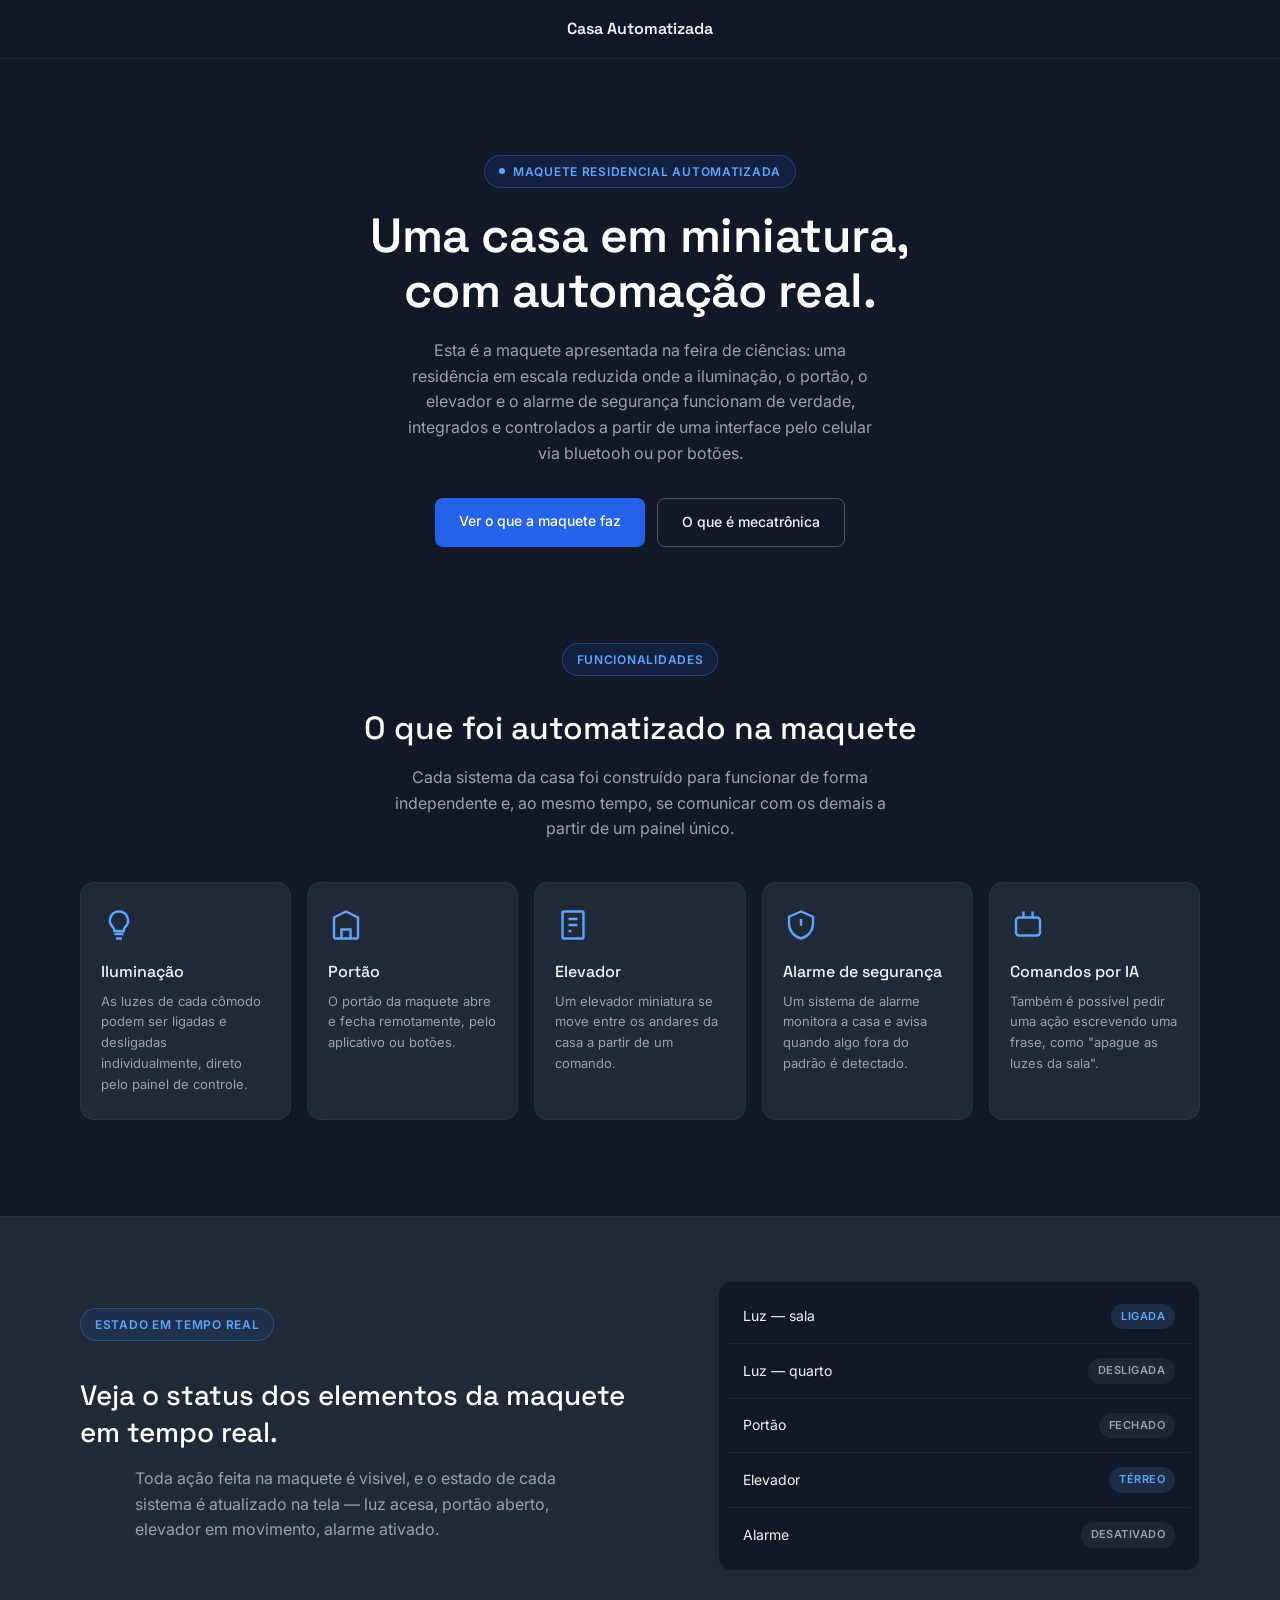
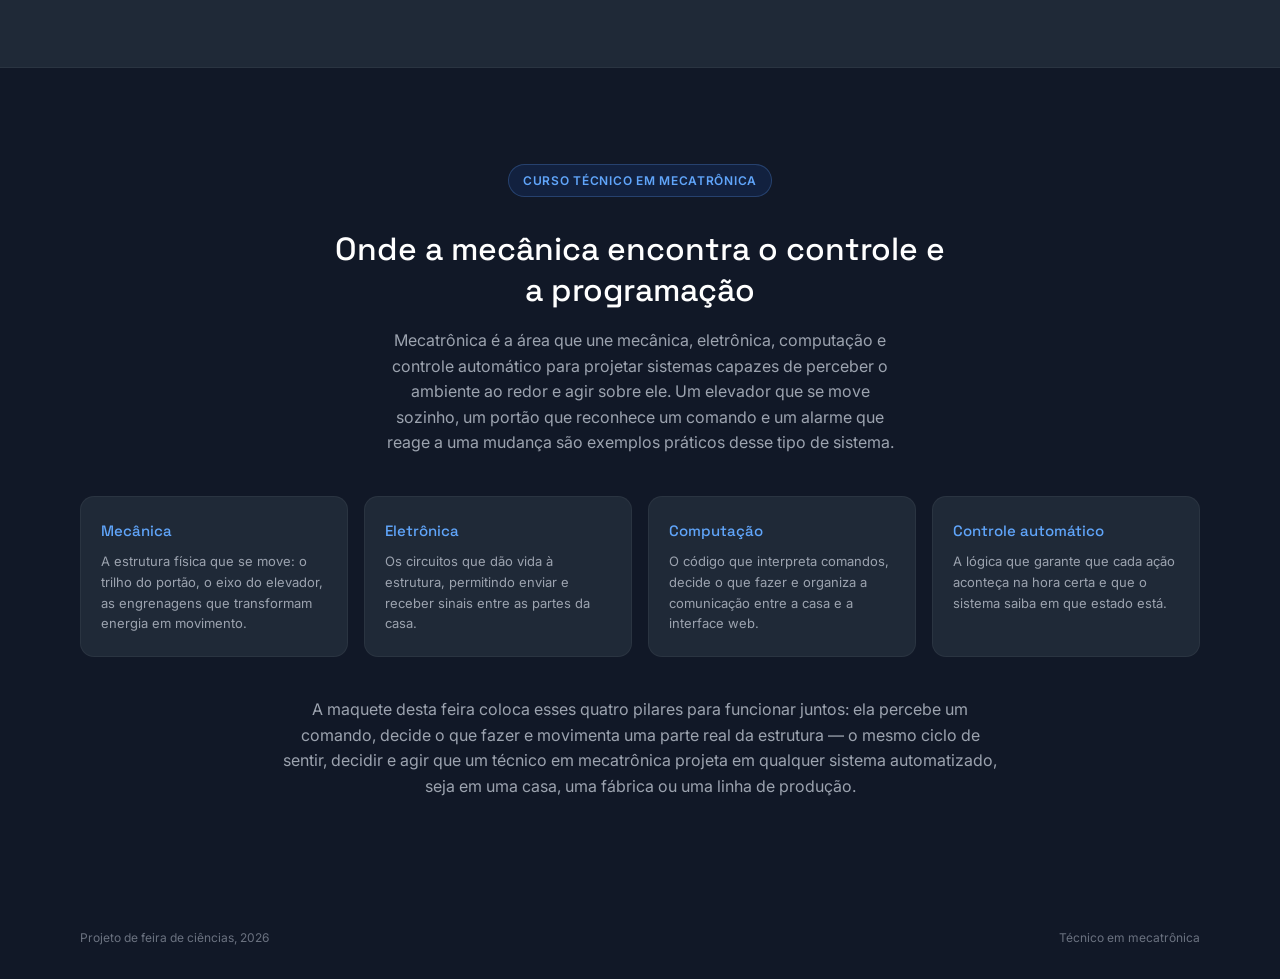
==== index.html @ 15332fab "finalizando" ====
<!DOCTYPE html>
<html lang="pt-BR">
<head>
<meta charset="UTF-8">
<meta name="viewport" content="width=device-width, initial-scale=1.0">
<title>Casa Automatizada — Projeto de Mecatrônica</title>
<link rel="preconnect" href="https://fonts.googleapis.com">
<link rel="preconnect" href="https://fonts.gstatic.com" crossorigin>
<link href="https://fonts.googleapis.com/css2?family=Space+Grotesk:wght@500;600&family=Inter:wght@400;500;600&display=swap" rel="stylesheet">
<link rel="stylesheet" href="style.css">
</head>
<body>

<header class="header">
  <div class="header-inner">
    <a href="index.html" class="logo">
      Casa Automatizada
    </a>

  </div>
</header>

<main>

  <section class="hero">
    <div class="hero-inner">
      <p class="eyebrow"><span class="pulse"></span>Maquete residencial automatizada</p>
      <h1>Uma casa em miniatura,<br>com automação real.</h1>
      <p class="hero-text">
        Esta é a maquete apresentada na feira de ciências: uma residência em escala reduzida
        onde a iluminação, o portão, o elevador e o alarme de segurança funcionam de verdade,
        integrados e controlados a partir de uma interface pelo celular via bluetooh ou por botões.
      </p>
      <div class="hero-actions">
        <a href="#funcionalidades" class="btn btn-primary">Ver o que a maquete faz</a>
        <a href="#mecatronica" class="btn btn-secondary">O que é mecatrônica</a>
      </div>
    </div>
  </section>

  <section class="features" id="funcionalidades">
    <div class="features-inner">
      <div class="section-head">
        <p class="eyebrow">Funcionalidades</p>
        <h2>O que foi automatizado na maquete</h2>
        <p class="hero-text">
          Cada sistema da casa foi construído para funcionar de forma independente e, ao
          mesmo tempo, se comunicar com os demais a partir de um painel único.
        </p>
      </div>

      <div class="cards-grid">
        <article class="card">
          <div class="card-icon" aria-hidden="true">
            <svg viewBox="0 0 24 24" fill="none" stroke="currentColor" stroke-width="1.6"><path d="M9 18h6M10 21h4M12 3a6 6 0 0 0-4 10.5c.5.5.8 1.1.8 1.8V16h6.4v-.7c0-.7.3-1.3.8-1.8A6 6 0 0 0 12 3Z"/></svg>
          </div>
          <h3>Iluminação</h3>
          <p>As luzes de cada cômodo podem ser ligadas e desligadas individualmente, direto pelo painel de controle.</p>
        </article>

        <article class="card">
          <div class="card-icon" aria-hidden="true">
            <svg viewBox="0 0 24 24" fill="none" stroke="currentColor" stroke-width="1.6"><path d="M4 21V7l8-4 8 4v14M4 21h16M9 21v-6h6v6"/></svg>
          </div>
          <h3>Portão</h3>
          <p>O portão da maquete abre e fecha remotamente, pelo aplicativo ou botões.</p>
        </article>

        <article class="card">
          <div class="card-icon" aria-hidden="true">
            <svg viewBox="0 0 24 24" fill="none" stroke="currentColor" stroke-width="1.6"><rect x="5" y="3" width="14" height="18" rx="1"/><path d="M9 8h6M9 12h6M9 16h2"/></svg>
          </div>
          <h3>Elevador</h3>
          <p>Um elevador miniatura se move entre os andares da casa a partir de um comando.</p>
        </article>

        <article class="card">
          <div class="card-icon" aria-hidden="true">
            <svg viewBox="0 0 24 24" fill="none" stroke="currentColor" stroke-width="1.6"><path d="M12 3 4 6.5V11c0 4.8 3.2 8.7 8 10 4.8-1.3 8-5.2 8-10V6.5L12 3Z"/><path d="M12 8v4.5M12 15.5h.01"/></svg>
          </div>
          <h3>Alarme de segurança</h3>
          <p>Um sistema de alarme monitora a casa e avisa quando algo fora do padrão é detectado.</p>
        </article>

        <article class="card">
          <div class="card-icon" aria-hidden="true">
            <svg viewBox="0 0 24 24" fill="none" stroke="currentColor" stroke-width="1.6"><rect x="4" y="7" width="16" height="12" rx="2"/><path d="M9 3v4M15 3v4M8 13h.01M12 13h.01M16 13h.01"/></svg>
          </div>
          <h3>Comandos por IA</h3>
          <p>Também é possível pedir uma ação escrevendo uma frase, como "apague as luzes da sala".</p>
        </article>
      </div>
    </div>
  </section>

  <section class="status">
    <div class="status-inner">
      <div class="status-text">
        <p class="eyebrow">Estado em tempo real</p>
        <h2>Veja o status dos elementos da maquete em tempo real.</h2>
        <p class="hero-text">
          Toda ação feita na maquete é visivel, e o estado de cada sistema
          é atualizado na tela — luz acesa, portão aberto, elevador em movimento,
          alarme ativado.
        </p>
      </div>
      <div class="status-panel" aria-hidden="true">
        <div class="status-row"><span>Luz — sala</span><span class="tag tag-on">ligada</span></div>
        <div class="status-row"><span>Luz — quarto</span><span class="tag tag-off">desligada</span></div>
        <div class="status-row"><span>Portão</span><span class="tag tag-off">fechado</span></div>
        <div class="status-row"><span>Elevador</span><span class="tag tag-on">térreo</span></div>
        <div class="status-row"><span>Alarme</span><span class="tag tag-off">desativado</span></div>
      </div>
    </div>
  </section>

  <section class="mecatronica" id="mecatronica">
    <div class="mecatronica-inner">
      <div class="section-head">
        <p class="eyebrow">Curso técnico em mecatrônica</p>
        <h2>Onde a mecânica encontra o controle e a programação</h2>
        <p class="hero-text">
          Mecatrônica é a área que une mecânica, eletrônica, computação e controle
          automático para projetar sistemas capazes de perceber o ambiente ao redor e
          agir sobre ele. Um elevador que se move sozinho, um portão que reconhece um
          comando e um alarme que reage a uma mudança são exemplos práticos desse tipo
          de sistema.
        </p>
      </div>

      <div class="pillars-grid">
        <article class="pillar">
          <h3>Mecânica</h3>
          <p>A estrutura física que se move: o trilho do portão, o eixo do elevador, as engrenagens que transformam energia em movimento.</p>
        </article>
        <article class="pillar">
          <h3>Eletrônica</h3>
          <p>Os circuitos que dão vida à estrutura, permitindo enviar e receber sinais entre as partes da casa.</p>
        </article>
        <article class="pillar">
          <h3>Computação</h3>
          <p>O código que interpreta comandos, decide o que fazer e organiza a comunicação entre a casa e a interface web.</p>
        </article>
        <article class="pillar">
          <h3>Controle automático</h3>
          <p>A lógica que garante que cada ação aconteça na hora certa e que o sistema saiba em que estado está.</p>
        </article>
      </div>

      <p class="hero-text mecatronica-closing">
        A maquete desta feira coloca esses quatro pilares para funcionar juntos: ela
        percebe um comando, decide o que fazer e movimenta uma parte real da estrutura —
        o mesmo ciclo de sentir, decidir e agir que um técnico em mecatrônica projeta em
        qualquer sistema automatizado, seja em uma casa, uma fábrica ou uma linha de
        produção.
      </p>
    </div>
  </section>

</main>

<footer class="footer">
  <div class="footer-inner">
    <span>Projeto de feira de ciências, 2026</span>
    <span>Técnico em mecatrônica</span>
  </div>
</footer>

<script>
  const toggle = document.getElementById('menuToggle');
  const nav = document.getElementById('nav');
  toggle.addEventListener('click', () => {
    const isOpen = nav.classList.toggle('open');
    toggle.classList.toggle('open', isOpen);
    toggle.setAttribute('aria-expanded', isOpen);
  });
</script>

</body>
</html>
---- style.css ----
:root {
  --azul-principal: #2563EB;
  --azul-escuro: #1E3A8A;
  --azul-claro: #60A5FA;

  --fundo: #111827;
  --cinza-escuro: #1F2937;
  --cinza-medio: #4B5563;
  --cinza: #6B7280;

  --texto-principal: #F3F4F6;
  --texto-secundario: #9CA3AF;
  --branco: #FFFFFF;

  --fonte-titulo: 'Space Grotesk', sans-serif;
  --fonte-texto: 'Inter', sans-serif;
}

* { box-sizing: border-box; margin: 0; padding: 0; }

html { scroll-behavior: smooth; }

body {
  background: var(--fundo);
  color: var(--texto-principal);
  font-family: var(--fonte-texto);
  line-height: 1.6;
  -webkit-font-smoothing: antialiased;
}

a { color: inherit; text-decoration: none; }

img, svg { display: block; max-width: 100%; }

:focus-visible {
  outline: 2px solid var(--azul-claro);
  outline-offset: 2px;
}

/* ---------- Header ---------- */

.header {
  position: sticky;
  top: 0;
  z-index: 50;
  background: rgba(17, 24, 39, 0.85);
  backdrop-filter: blur(8px);
  border-bottom: 1px solid rgba(255, 255, 255, 0.06);
}

.header-inner {
  max-width: 1120px;
  margin: 0 auto;
  padding: 16px 24px;
  display: flex;
  align-items: center;
  justify-content: space-between;
}

.logo {
  display: flex;
  align-items: center;
  gap: 8px;
  font-family: var(--fonte-titulo);
  font-weight: 600;
  font-size: 16px;
  color: var(--texto-principal);
  margin: auto;
}

.logo-dot {
  width: 9px;
  height: 9px;
  border-radius: 50%;
  background: var(--azul-claro);
  box-shadow: 0 0 0 3px rgba(96, 165, 250, 0.2);
}

.nav {
  display: flex;
  align-items: center;
  gap: 28px;
}

.nav-link {
  font-size: 14px;
  color: var(--texto-secundario);
  transition: color 0.15s ease;
}

.nav-link:hover,
.nav-link.active {
  color: var(--texto-principal);
}

.nav-link-login {
  color: var(--texto-principal);
  border: 1px solid var(--cinza-medio);
  padding: 7px 16px;
  border-radius: 8px;
  transition: border-color 0.15s ease;
}

.nav-link-login:hover {
  border-color: var(--azul-claro);
  color: var(--azul-claro);
}

.menu-toggle {
  display: none;
  flex-direction: column;
  justify-content: center;
  gap: 5px;
  width: 32px;
  height: 32px;
  background: none;
  border: none;
  cursor: pointer;
}

.menu-toggle span {
  width: 100%;
  height: 2px;
  background: var(--texto-principal);
  border-radius: 2px;
  transition: transform 0.2s ease, opacity 0.2s ease;
}

.menu-toggle.open span:nth-child(1) { transform: translateY(7px) rotate(45deg); }
.menu-toggle.open span:nth-child(2) { opacity: 0; }
.menu-toggle.open span:nth-child(3) { transform: translateY(-7px) rotate(-45deg); }

/* ---------- Eyebrow / labels ---------- */

.eyebrow {
  display: inline-flex;
  align-items: center;
  gap: 8px;
  font-family: var(--fonte-texto);
  font-weight: 600;
  font-size: 12px;
  text-transform: uppercase;
  letter-spacing: 0.06em;
  color: var(--azul-claro);
  background: rgba(37, 99, 235, 0.12);
  border: 1px solid rgba(96, 165, 250, 0.25);
  padding: 6px 14px;
  border-radius: 20px;
  margin-bottom: 20px;
}

.pulse {
  width: 6px;
  height: 6px;
  border-radius: 50%;
  background: var(--azul-claro);
  animation: pulse 2s ease-in-out infinite;
}

@keyframes pulse {
  0%, 100% { opacity: 1; }
  50% { opacity: 0.35; }
}

/* ---------- Hero ---------- */

.hero {
  padding: 96px 24px 64px;
  text-align: center;
}

.hero-inner {
  max-width: 640px;
  margin: 0 auto;
}

h1 {
  font-family: var(--fonte-titulo);
  font-weight: 600;
  font-size: clamp(32px, 5vw, 48px);
  line-height: 1.15;
  letter-spacing: -0.01em;
  color: var(--branco);
  margin-bottom: 20px;
}

.hero-text {
  font-size: 16px;
  color: var(--texto-secundario);
  max-width: 480px;
  margin: 0 auto;
}

.hero-actions {
  display: flex;
  gap: 12px;
  justify-content: center;
  margin-top: 32px;
  flex-wrap: wrap;
}

.btn {
  font-size: 14px;
  font-weight: 500;
  padding: 12px 24px;
  border-radius: 8px;
  transition: background 0.15s ease, border-color 0.15s ease, transform 0.1s ease;
}

.btn:active { transform: scale(0.98); }

.btn-primary {
  background: var(--azul-principal);
  color: var(--branco);
}

.btn-primary:hover { background: var(--azul-escuro); }

.btn-secondary {
  background: transparent;
  color: var(--texto-principal);
  border: 1px solid var(--cinza-medio);
}

.btn-secondary:hover { border-color: var(--texto-secundario); }

/* ---------- Section head (shared) ---------- */

.section-head {
  max-width: 620px;
  margin: 0 auto 40px;
  text-align: center;
}

.section-head h2 {
  font-family: var(--fonte-titulo);
  font-weight: 500;
  font-size: clamp(24px, 3.5vw, 32px);
  color: var(--branco);
  line-height: 1.3;
  margin: 12px 0 16px;
}

.section-head .hero-text { max-width: 520px; }

/* ---------- Features ---------- */

.features { padding: 32px 24px 96px; }

.features-inner { max-width: 1120px; margin: 0 auto; }

.cards-grid {
  display: grid;
  grid-template-columns: repeat(auto-fit, minmax(200px, 1fr));
  gap: 16px;
}

.card {
  background: var(--cinza-escuro);
  border: 1px solid rgba(255, 255, 255, 0.05);
  border-radius: 14px;
  padding: 24px 20px;
  transition: border-color 0.15s ease, transform 0.15s ease;
}

.card:hover {
  border-color: rgba(96, 165, 250, 0.3);
  transform: translateY(-2px);
}

.card-icon {
  width: 36px;
  height: 36px;
  color: var(--azul-claro);
  margin-bottom: 16px;
}

.card-icon svg { width: 100%; height: 100%; }

.card h3 {
  font-family: var(--fonte-titulo);
  font-weight: 500;
  font-size: 16px;
  color: var(--texto-principal);
  margin-bottom: 6px;
}

.card p {
  font-size: 13px;
  color: var(--texto-secundario);
  line-height: 1.6;
}

/* ---------- Status section ---------- */

.status {
  padding: 64px 24px 96px;
  background: var(--cinza-escuro);
  border-top: 1px solid rgba(255, 255, 255, 0.05);
  border-bottom: 1px solid rgba(255, 255, 255, 0.05);
}

.status-inner {
  max-width: 1120px;
  margin: 0 auto;
  display: grid;
  grid-template-columns: 1.1fr 0.9fr;
  gap: 48px;
  align-items: center;
}

.status-text h2 {
  font-family: var(--fonte-titulo);
  font-weight: 500;
  font-size: clamp(22px, 3vw, 28px);
  color: var(--branco);
  margin: 16px 0;
  line-height: 1.3;
}

.status-panel {
  background: var(--fundo);
  border: 1px solid rgba(255, 255, 255, 0.06);
  border-radius: 14px;
  padding: 8px;
}

.status-row {
  display: flex;
  align-items: center;
  justify-content: space-between;
  padding: 14px 16px;
  font-size: 14px;
  border-bottom: 1px solid rgba(255, 255, 255, 0.05);
}

.status-row:last-child { border-bottom: none; }

.tag {
  font-family: var(--fonte-texto);
  font-weight: 600;
  font-size: 11px;
  text-transform: uppercase;
  letter-spacing: 0.04em;
  padding: 4px 10px;
  border-radius: 20px;
}

.tag-on {
  background: rgba(96, 165, 250, 0.15);
  color: var(--azul-claro);
}

.tag-off {
  background: rgba(107, 114, 128, 0.15);
  color: var(--texto-secundario);
}

/* ---------- Mecatrônica ---------- */

.mecatronica { padding: 96px 24px; }

.mecatronica-inner { max-width: 1120px; margin: 0 auto; }

.pillars-grid {
  display: grid;
  grid-template-columns: repeat(auto-fit, minmax(220px, 1fr));
  gap: 16px;
  margin-bottom: 40px;
}

.pillar {
  background: var(--cinza-escuro);
  border: 1px solid rgba(255, 255, 255, 0.05);
  border-radius: 14px;
  padding: 22px 20px;
}

.pillar h3 {
  font-family: var(--fonte-titulo);
  font-weight: 500;
  font-size: 15px;
  color: var(--azul-claro);
  margin-bottom: 8px;
}

.pillar p {
  font-size: 13px;
  color: var(--texto-secundario);
  line-height: 1.6;
}

.mecatronica-closing {
  max-width: 720px;
  margin: 0 auto;
  text-align: center;
}

/* ---------- Footer ---------- */

.footer { padding: 32px 24px; }

.footer-inner {
  max-width: 1120px;
  margin: 0 auto;
  display: flex;
  justify-content: space-between;
  flex-wrap: wrap;
  gap: 8px;
  font-size: 12px;
  color: var(--cinza);
}

/* ---------- Responsive ---------- */

@media (max-width: 860px) {
  .status-inner {
    grid-template-columns: 1fr;
    gap: 32px;
  }
}

@media (max-width: 720px) {
  .menu-toggle { display: flex; }

  .nav {
    position: absolute;
    top: 100%;
    left: 0;
    right: 0;
    flex-direction: column;
    align-items: flex-start;
    gap: 0;
    background: var(--cinza-escuro);
    border-bottom: 1px solid rgba(255, 255, 255, 0.06);
    max-height: 0;
    overflow: hidden;
    transition: max-height 0.25s ease;
  }

  .nav.open { max-height: 380px; }

  .nav-link {
    width: 100%;
    padding: 14px 24px;
    border-bottom: 1px solid rgba(255, 255, 255, 0.04);
  }

  .nav-link-login {
    border: none;
    border-radius: 0;
    padding: 14px 24px;
  }

  .hero { padding: 64px 20px 48px; }
}

@media (max-width: 480px) {
  .hero-actions { flex-direction: column; align-items: stretch; }
}
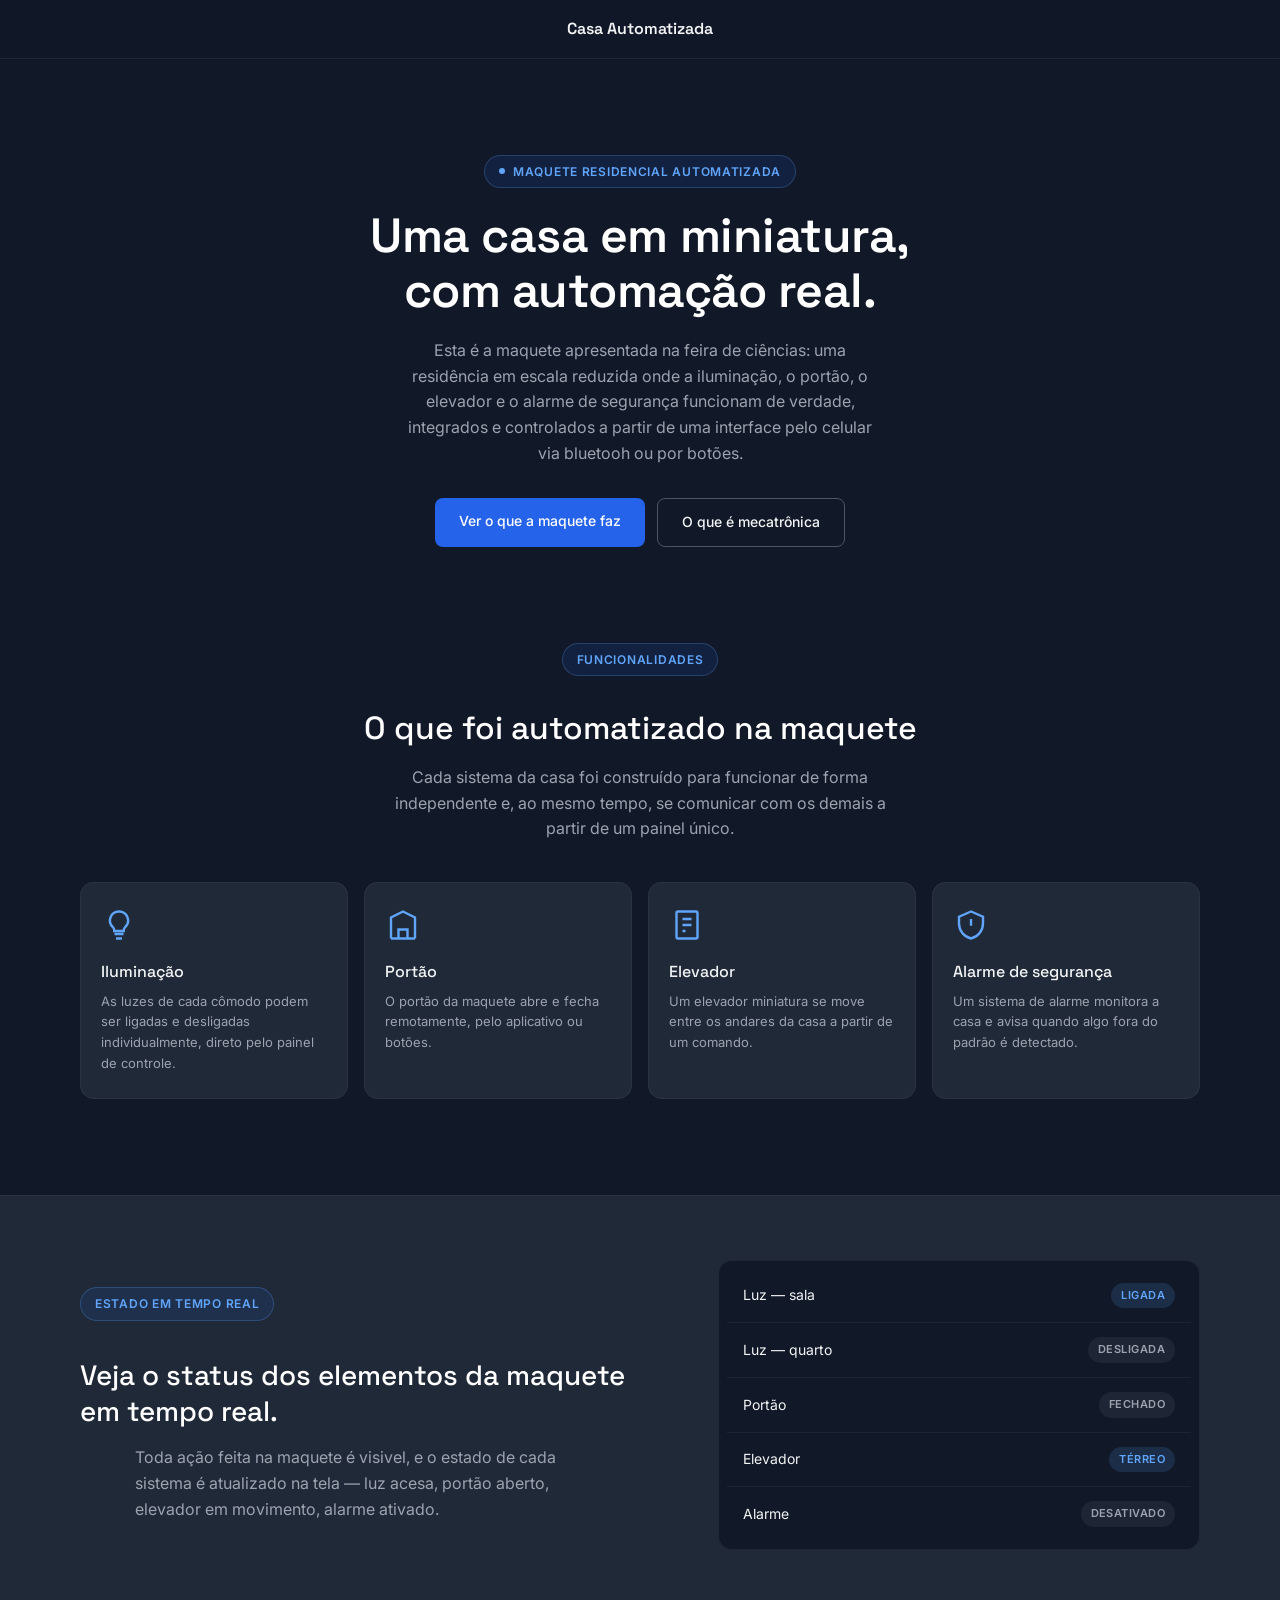
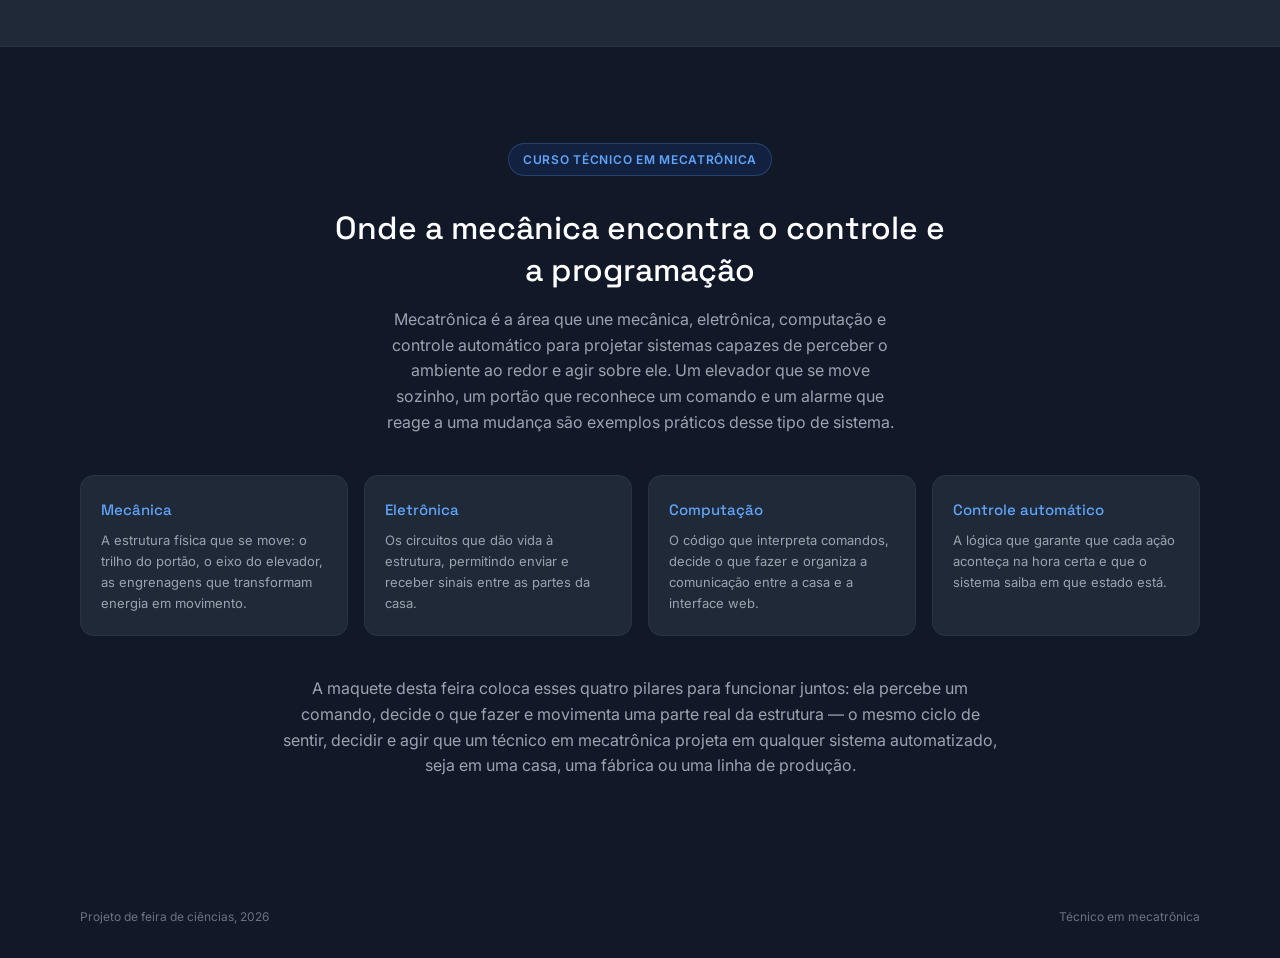
==== commit 2003f898: "tirano a parte de ia" ====
--- a/index.html
+++ b/index.html
@@ -80,14 +80,6 @@
           </div>
           <h3>Alarme de segurança</h3>
           <p>Um sistema de alarme monitora a casa e avisa quando algo fora do padrão é detectado.</p>
-        </article>
-
-        <article class="card">
-          <div class="card-icon" aria-hidden="true">
-            <svg viewBox="0 0 24 24" fill="none" stroke="currentColor" stroke-width="1.6"><rect x="4" y="7" width="16" height="12" rx="2"/><path d="M9 3v4M15 3v4M8 13h.01M12 13h.01M16 13h.01"/></svg>
-          </div>
-          <h3>Comandos por IA</h3>
-          <p>Também é possível pedir uma ação escrevendo uma frase, como "apague as luzes da sala".</p>
         </article>
       </div>
     </div>
